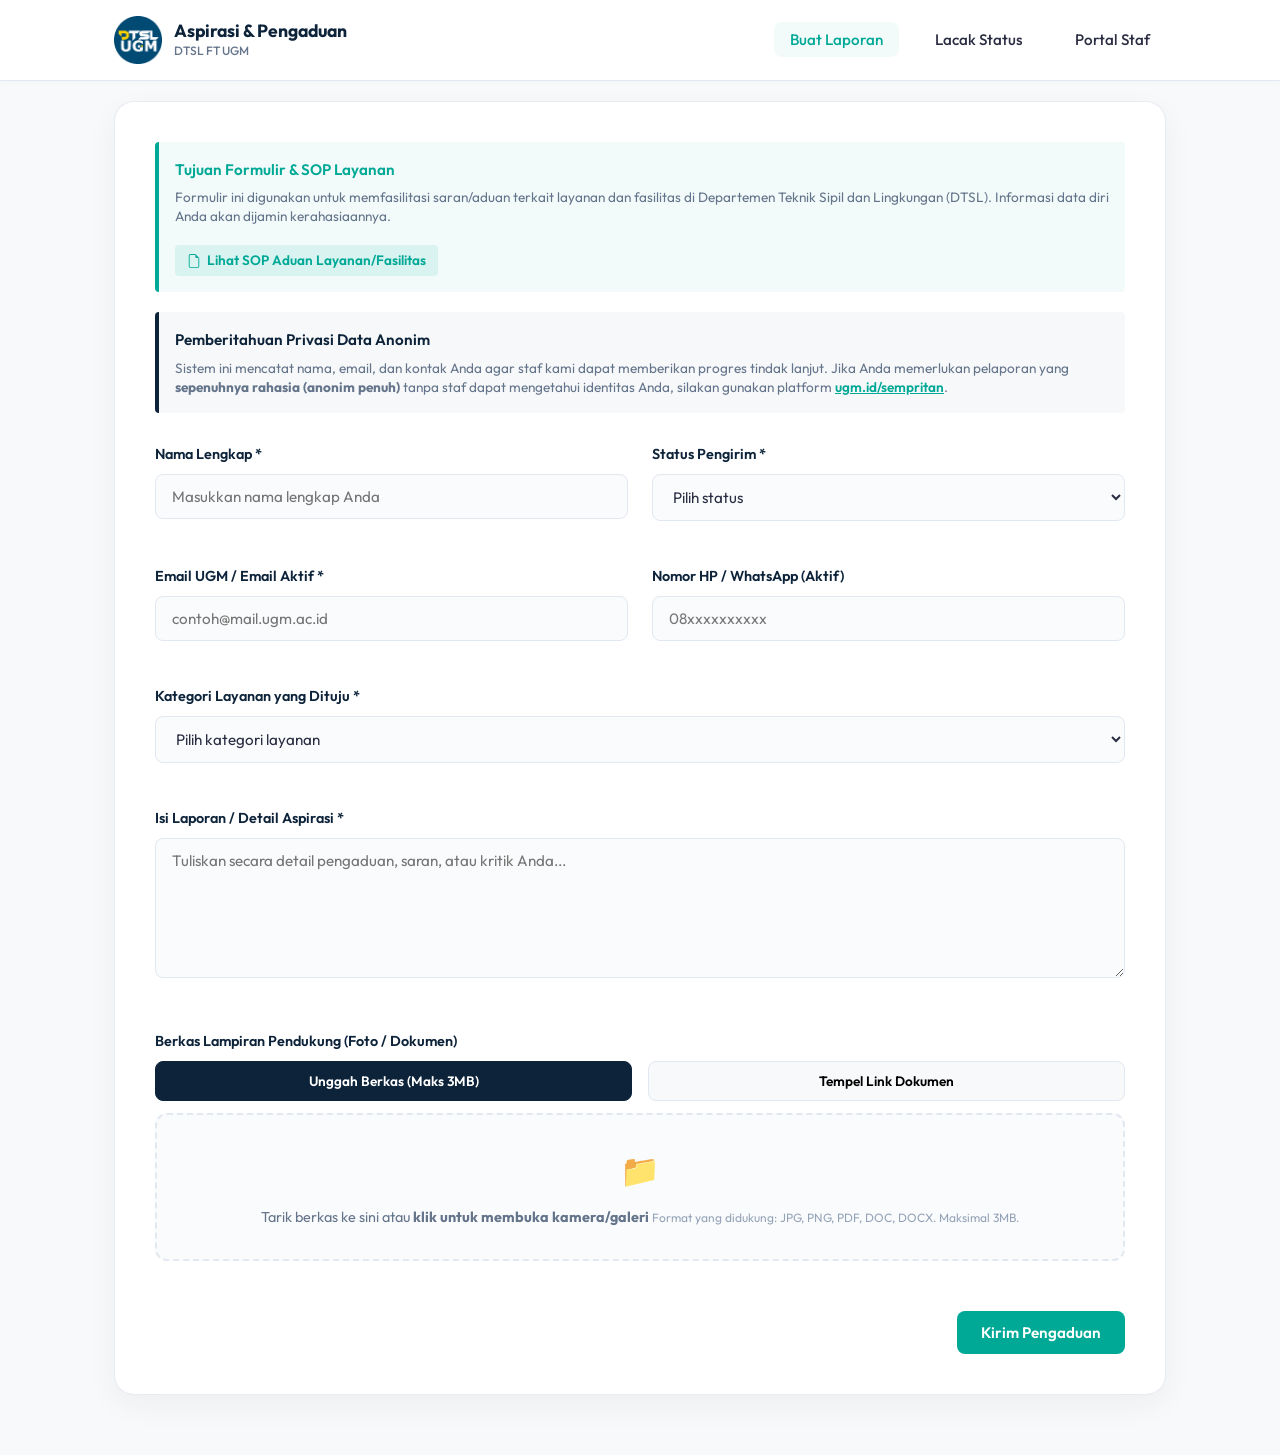
==== index.html @ b74a02bb "Refactor disclaimer banner and form options" ====
<!DOCTYPE html>
<html lang="id">

<head>
  <meta charset="UTF-8">
  <meta name="viewport" content="width=device-width, initial-scale=1.0">
  <title>Sistem Aspirasi & Pengaduan - DTSL FT UGM</title>
  <link rel="stylesheet" href="css/style.css">
</head>

<body>

  <!-- Header -->
  <header>
    <div class="container nav-container">
      <a href="index.html" class="logo-section">
        <!-- Logo DTSL -->
        <img src="LOGODTSL.png" alt="Logo DTSL" class="logo-img">
        <div class="logo-text">
          <span class="logo-title">Aspirasi & Pengaduan</span>
          <span class="logo-subtitle">DTSL FT UGM</span>
        </div>
      </a>
      <ul class="nav-menu">
        <li><a href="index.html" class="nav-link active">Buat Laporan</a></li>
        <li><a href="track.html" class="nav-link" target="_blank">Lacak Status</a></li>
        <li><a href="admin.html" class="nav-link" target="_blank">Portal Staf</a></li>
      </ul>
    </div>
  </header>



  <!-- Form Content -->
  <main class="container" style="margin-top: 20px;">
    <div class="card-wrapper">

      <!-- Info Banner -->
      <div class="disclaimer-banner"
        style="background-color: rgba(0, 168, 150, 0.05); border-left-color: var(--secondary); margin-bottom: 20px;">
        <span class="disclaimer-title" style="color: var(--secondary);">Tujuan Formulir & SOP Layanan</span>
        <p class="disclaimer-text">
          Formulir ini digunakan untuk memfasilitasi saran/aduan terkait layanan dan fasilitas di Departemen Teknik
          Sipil dan Lingkungan (DTSL). Informasi data diri Anda akan dijamin kerahasiaannya.<br><br>
          <a href="https://drive.google.com/file/d/1GvPIKMslQJoIGnS2Mx0oIVfiHyBLRGKN/view?usp=sharing" target="_blank"
            style="display: inline-flex; align-items: center; gap: 6px; color: var(--secondary); text-decoration: none; font-weight: 600; padding: 6px 12px; background-color: rgba(0, 168, 150, 0.1); border-radius: 4px;">
            <svg width="14" height="14" fill="currentColor" viewBox="0 0 16 16">
              <path
                d="M14 14V4.5L9.5 0H4a2 2 0 0 0-2 2v12a2 2 0 0 0 2 2h8a2 2 0 0 0 2-2zM9.5 3A1.5 1.5 0 0 0 11 4.5h2V14a1 1 0 0 1-1 1H4a1 1 0 0 1-1-1V2a1 1 0 0 1 1-1h5.5v2z" />
            </svg>
            Lihat SOP Aduan Layanan/Fasilitas
          </a>
        </p>
      </div>

      <!-- Disclaimer Banner -->
      <div class="disclaimer-banner">
        <span class="disclaimer-title">Pemberitahuan Privasi Data Anonim</span>
        <p class="disclaimer-text">
          Sistem ini mencatat nama, email, dan kontak Anda agar staf kami dapat memberikan progres tindak lanjut.
          Jika Anda memerlukan pelaporan yang <strong>sepenuhnya rahasia (anonim penuh)</strong> tanpa staf dapat
          mengetahui identitas Anda, silakan gunakan
          platform <a href="https://ugm.id/sempritan" class="disclaimer-link" target="_blank">ugm.id/sempritan</a>.
        </p>
      </div>

      <form id="formAduan">
        <div class="form-grid">

          <!-- Nama -->
          <div class="form-group">
            <label for="nama">Nama Lengkap *</label>
            <input type="text" id="nama" name="nama" placeholder="Masukkan nama lengkap Anda" required>
          </div>

          <!-- Status Akademik -->
          <div class="form-group">
            <label for="status">Status Pengirim *</label>
            <select id="status" name="status" required>
              <option value="" disabled selected>Pilih status</option>
              <option value="Dosen">Dosen</option>
              <option value="Tenaga Kependidikan">Tenaga Kependidikan</option>
              <option value="S1 TS">S1 TS</option>
              <option value="S1 TIL">S1 TIL</option>
              <option value="S1 TSDA">S1 TSDA</option>
              <option value="MTS">MTS</option>
              <option value="MSTT">MSTT</option>
              <option value="MTPBA">MTPBA</option>
              <option value="Doctor">Doctor</option>
              <option value="Lainnya">Lainnya</option>
            </select>
          </div>

          <!-- Email UGM -->
          <div class="form-group">
            <label for="email">Email UGM / Email Aktif *</label>
            <input type="email" id="email" name="email" placeholder="contoh@mail.ugm.ac.id" required>
          </div>

          <!-- Nomor HP -->
          <div class="form-group">
            <label for="noHp">Nomor HP / WhatsApp (Aktif)</label>
            <input type="tel" id="noHp" name="noHp" placeholder="08xxxxxxxxxx">
          </div>

          <!-- Kategori Layanan -->
          <div class="form-group full-width">
            <label for="kategori">Kategori Layanan yang Dituju *</label>
            <select id="kategori" name="kategori" required>
              <option value="" disabled selected>Pilih kategori layanan</option>
              <option value="Layanan Sarana Prasarana">Layanan Sarana Prasarana (Kerusakan fasilitas, gedung, dll)
              </option>
              <option value="Layanan Keuangan">Layanan Keuangan (Uang Kuliah Tunggal, Honorarium, dll)</option>
              <option value="Layanan Penelitian dan PKM">Layanan Penelitian dan PKM (Administrasi tugas akhir,
                pengabdian, dll)</option>
              <option value="Layanan Laboratorium">Layanan Laboratorium (Peralatan lab, bahan lab, perizinan, dll)
              </option>
              <option value="Layanan IT">Layanan IT (Akses wifi, website, akun email, dll)</option>
              <option value="Layanan Akademik">Layanan Akademik (Jadwal kuliah, KRS, ujian, administrasi akademik, dll)
              </option>
              <option value="Layanan lainnya">Layanan Lainnya</option>
            </select>
          </div>

          <!-- Isi Pengaduan -->
          <div class="form-group full-width">
            <label for="isi">Isi Laporan / Detail Aspirasi *</label>
            <textarea id="isi" name="isi" rows="6"
              placeholder="Tuliskan secara detail pengaduan, saran, atau kritik Anda..." required></textarea>
          </div>

          <!-- File / Link Lampiran -->
          <div class="form-group full-width">
            <label>Berkas Lampiran Pendukung (Foto / Dokumen)</label>

            <!-- Toggle between upload and link -->
            <div class="attachment-toggle">
              <button type="button" class="toggle-btn active" id="btnToggleUpload">Unggah Berkas (Maks 3MB)</button>
              <button type="button" class="toggle-btn" id="btnToggleLink">Tempel Link Dokumen</button>
            </div>

            <!-- Upload Area -->
            <div id="uploadContainer">
              <div class="upload-area" id="dropzone">
                <div class="upload-icon">📁</div>
                <span class="upload-text">Tarik berkas ke sini atau <strong>klik untuk membuka
                    kamera/galeri</strong></span>
                <span class="upload-limit">Format yang didukung: JPG, PNG, PDF, DOC, DOCX. Maksimal 3MB.</span>
                <input type="file" id="fileInput" accept="image/*,application/pdf,.doc,.docx" style="display: none;">
              </div>

              <!-- Progress indicator -->
              <div class="progress-container" id="uploadProgressContainer">
                <div class="progress-bar" id="uploadProgressBar"></div>
              </div>
              <div class="upload-status-info" id="uploadStatusText" style="display: none;">
                <span>Menyiapkan berkas...</span>
                <button type="button" class="retry-btn" id="btnRetryUpload">Gagal. Coba Lagi ↻</button>
              </div>
            </div>

            <!-- Link Area -->
            <div id="linkContainer" style="display: none;">
              <input type="text" id="fileLinkUrl"
                placeholder="Masukkan link dokumen (contoh: Google Drive, OneDrive, dll)">
            </div>
          </div>

        </div>

        <div style="margin-top: 30px; text-align: right;">
          <button type="submit" class="btn btn-primary" id="btnSubmit">
            <span>Kirim Pengaduan</span>
          </button>
        </div>
      </form>

    </div>
  </main>

  <!-- Success Modal -->
  <div class="modal-overlay" id="successModal">
    <div class="success-card">
      <div class="success-icon">✓</div>
      <h2>Laporan Berhasil Terkirim</h2>
      <p>Terima kasih atas aspirasi Anda. Sistem telah merekam laporan dan mengirimkan tanda terima ke email Anda.</p>

      <div class="info-box">
        <div class="info-item">
          <span class="info-label">ID Pengaduan:</span>
          <span class="info-val" id="resComplaintId">-</span>
        </div>
        <div class="info-item">
          <span class="info-label">Email Penerima Notifikasi:</span>
          <span class="info-val" id="resEmail">-</span>
        </div>
      </div>

      <div style="display: flex; gap: 12px; justify-content: center;">
        <a id="btnGoTrack" href="#" class="btn btn-primary">Pantau Status</a>
        <button type="button" class="btn btn-secondary" onclick="closeSuccessModal()">Kembali</button>
      </div>
    </div>
  </div>

  <script src="js/app.js"></script>
</body>

</html>
---- css/style.css ----
@import url('https://fonts.googleapis.com/css2?family=Outfit:wght@300;400;500;600;700&display=swap');

:root {
  --primary: #0d233a;       /* UGM Navy */
  --primary-light: #163654;
  --secondary: #00a896;     /* Teal */
  --secondary-light: #02c5b0;
  --accent: #f4a261;        /* Orange Accent */
  --danger: #e76f51;        /* Red Coral */
  --success: #2a9d8f;       /* Green */
  --neutral-dark: #2b2d42;
  --neutral-light: #f8f9fa;
  --neutral-white: #ffffff;
  --border-color: #e2e8f0;
  
  --font-family: 'Outfit', sans-serif;
  --border-radius-sm: 8px;
  --border-radius-md: 12px;
  --border-radius-lg: 20px;
  --transition: all 0.3s cubic-bezier(0.4, 0, 0.2, 1);
  --box-shadow: 0 10px 30px rgba(13, 35, 58, 0.05);
  --box-shadow-hover: 0 20px 40px rgba(13, 35, 58, 0.1);
}

/* Base Styles */
* {
  margin: 0;
  padding: 0;
  box-sizing: border-box;
}

body {
  font-family: var(--font-family);
  background-color: var(--neutral-light);
  color: var(--neutral-dark);
  line-height: 1.6;
  overflow-x: hidden;
}

.container {
  width: 100%;
  max-width: 1100px;
  margin: 0 auto;
  padding: 0 24px;
}

/* Header & Navigation */
header {
  background-color: var(--neutral-white);
  border-bottom: 1px solid var(--border-color);
  position: sticky;
  top: 0;
  z-index: 100;
  box-shadow: 0 2px 10px rgba(0, 0, 0, 0.02);
}

.nav-container {
  display: flex;
  justify-content: space-between;
  align-items: center;
  height: 80px;
}

.logo-section {
  display: flex;
  align-items: center;
  gap: 12px;
  text-decoration: none;
}

.logo-img {
  height: 48px;
  width: auto;
}

.logo-text {
  display: flex;
  flex-direction: column;
}

.logo-title {
  font-size: 1.1rem;
  font-weight: 700;
  color: var(--primary);
  line-height: 1.2;
}

.logo-subtitle {
  font-size: 0.75rem;
  color: #64748b;
  font-weight: 500;
}

.nav-menu {
  display: flex;
  gap: 20px;
  list-style: none;
}

.nav-link {
  text-decoration: none;
  color: var(--neutral-dark);
  font-weight: 500;
  font-size: 0.95rem;
  padding: 8px 16px;
  border-radius: var(--border-radius-sm);
  transition: var(--transition);
}

.nav-link:hover, .nav-link.active {
  color: var(--secondary);
  background-color: rgba(0, 168, 150, 0.05);
}

/* Main Hero section */
.hero {
  text-align: center;
  padding: 60px 0 40px;
  background: radial-gradient(circle at 10% 20%, rgba(0, 168, 150, 0.05) 0%, rgba(13, 35, 58, 0.02) 90%);
}

.hero h1 {
  font-size: 2.2rem;
  color: var(--primary);
  font-weight: 700;
  margin-bottom: 12px;
}

.hero p {
  font-size: 1.1rem;
  color: #64748b;
  max-width: 600px;
  margin: 0 auto;
}

/* Card Container */
.card-wrapper {
  background-color: var(--neutral-white);
  border-radius: var(--border-radius-lg);
  box-shadow: var(--box-shadow);
  padding: 40px;
  margin-bottom: 60px;
  border: 1px solid rgba(226, 232, 240, 0.8);
  transition: var(--transition);
}

.card-wrapper:hover {
  box-shadow: var(--box-shadow-hover);
}

/* Disclaimer Banner */
.disclaimer-banner {
  background-color: rgba(13, 35, 58, 0.03);
  border-left: 4px solid var(--primary);
  padding: 16px;
  border-radius: 4px;
  margin-bottom: 30px;
  display: flex;
  flex-direction: column;
  gap: 6px;
}

.disclaimer-title {
  font-weight: 600;
  font-size: 0.95rem;
  color: var(--primary);
}

.disclaimer-text {
  font-size: 0.85rem;
  color: #64748b;
  line-height: 1.4;
}

.disclaimer-link {
  color: var(--secondary);
  text-decoration: underline;
  font-weight: 600;
}

/* Form Styles */
.form-grid {
  display: grid;
  grid-template-columns: repeat(2, 1fr);
  gap: 24px;
}

.form-group {
  margin-bottom: 20px;
}

.form-group.full-width {
  grid-column: span 2;
}

label {
  display: block;
  font-weight: 600;
  font-size: 0.9rem;
  margin-bottom: 8px;
  color: var(--primary);
}

input[type="text"],
input[type="email"],
input[type="tel"],
input[type="password"],
select,
textarea {
  width: 100%;
  padding: 12px 16px;
  border: 1.5px solid var(--border-color);
  border-radius: var(--border-radius-sm);
  font-family: var(--font-family);
  font-size: 0.95rem;
  background-color: #fafbfc;
  transition: var(--transition);
  color: var(--neutral-dark);
}

input:focus,
select:focus,
textarea:focus {
  outline: none;
  border-color: var(--secondary);
  background-color: var(--neutral-white);
  box-shadow: 0 0 0 3px rgba(0, 168, 150, 0.15);
}

/* Upload Style */
.attachment-toggle {
  display: flex;
  gap: 16px;
  margin-bottom: 12px;
}

.toggle-btn {
  flex: 1;
  padding: 10px;
  background: var(--neutral-light);
  border: 1px solid var(--border-color);
  border-radius: var(--border-radius-sm);
  font-family: var(--font-family);
  font-size: 0.85rem;
  font-weight: 600;
  cursor: pointer;
  transition: var(--transition);
}

.toggle-btn.active {
  background: var(--primary);
  color: var(--neutral-white);
  border-color: var(--primary);
}

.upload-area {
  border: 2px dashed var(--border-color);
  border-radius: var(--border-radius-md);
  padding: 30px;
  text-align: center;
  cursor: pointer;
  background-color: #fafbfc;
  transition: var(--transition);
}

.upload-area:hover {
  border-color: var(--secondary);
  background-color: rgba(0, 168, 150, 0.02);
}

.upload-icon {
  font-size: 2rem;
  color: var(--secondary);
  margin-bottom: 8px;
}

.upload-text {
  font-size: 0.9rem;
  color: #64748b;
}

.upload-limit {
  font-size: 0.75rem;
  color: #94a3b8;
  margin-top: 4px;
}

/* Progress bar & Retry indicator */
.progress-container {
  display: none;
  margin-top: 12px;
  background-color: var(--border-color);
  border-radius: 4px;
  height: 8px;
  overflow: hidden;
  position: relative;
}

.progress-bar {
  background-color: var(--secondary);
  width: 0%;
  height: 100%;
  transition: width 0.1s ease;
}

.upload-status-info {
  display: flex;
  justify-content: space-between;
  align-items: center;
  font-size: 0.8rem;
  color: #64748b;
  margin-top: 6px;
}

.retry-btn {
  background: var(--danger);
  color: var(--neutral-white);
  border: none;
  padding: 4px 8px;
  border-radius: 4px;
  font-size: 0.75rem;
  font-weight: 600;
  cursor: pointer;
  display: none;
}

/* Buttons */
.btn {
  display: inline-flex;
  align-items: center;
  justify-content: center;
  gap: 8px;
  padding: 12px 24px;
  border: none;
  border-radius: var(--border-radius-sm);
  font-family: var(--font-family);
  font-size: 0.95rem;
  font-weight: 600;
  cursor: pointer;
  transition: var(--transition);
  text-decoration: none;
}

.btn-primary {
  background-color: var(--secondary);
  color: var(--neutral-white);
}

.btn-primary:hover {
  background-color: var(--secondary-light);
  transform: translateY(-2px);
  box-shadow: 0 4px 12px rgba(0, 168, 150, 0.2);
}

.btn-secondary {
  background-color: var(--primary);
  color: var(--neutral-white);
}

.btn-secondary:hover {
  background-color: var(--primary-light);
  transform: translateY(-2px);
  box-shadow: 0 4px 12px rgba(13, 35, 58, 0.2);
}

.btn:disabled {
  background-color: #cbd5e1;
  color: #94a3b8;
  cursor: not-allowed;
  transform: none;
  box-shadow: none;
}

/* Success Overlay / Modal */
.modal-overlay {
  display: none;
  position: fixed;
  top: 0;
  left: 0;
  width: 100%;
  height: 100%;
  background: rgba(13, 35, 58, 0.4);
  backdrop-filter: blur(4px);
  z-index: 1000;
  justify-content: center;
  align-items: center;
}

.success-card {
  background-color: var(--neutral-white);
  border-radius: var(--border-radius-lg);
  padding: 40px;
  max-width: 500px;
  width: 90%;
  text-align: center;
  box-shadow: 0 20px 50px rgba(0,0,0,0.15);
  animation: scaleUp 0.3s ease-out;
}

.success-icon {
  width: 72px;
  height: 72px;
  background-color: rgba(42, 157, 143, 0.1);
  color: var(--success);
  border-radius: 50%;
  display: flex;
  align-items: center;
  justify-content: center;
  font-size: 2.5rem;
  margin: 0 auto 20px;
}

.success-card h2 {
  color: var(--primary);
  margin-bottom: 12px;
}

.success-card p {
  color: #64748b;
  margin-bottom: 24px;
  font-size: 0.95rem;
}

.info-box {
  background-color: var(--neutral-light);
  padding: 16px;
  border-radius: var(--border-radius-sm);
  margin-bottom: 24px;
  text-align: left;
  border: 1px solid var(--border-color);
}

.info-item {
  display: flex;
  justify-content: space-between;
  margin-bottom: 8px;
  font-size: 0.9rem;
}

.info-item:last-child {
  margin-bottom: 0;
}

.info-label {
  color: #64748b;
  font-weight: 500;
}

.info-val {
  font-weight: 700;
  color: var(--primary);
}

/* Stepper / Timeline for tracking */
.stepper-container {
  display: flex;
  justify-content: space-between;
  position: relative;
  margin: 40px 0 50px;
}

.stepper-container::before {
  content: '';
  position: absolute;
  top: 24px;
  left: 0;
  height: 4px;
  width: 100%;
  background-color: var(--border-color);
  z-index: 1;
}

.step-progress-line {
  position: absolute;
  top: 24px;
  left: 0;
  height: 4px;
  background-color: var(--secondary);
  z-index: 2;
  width: 0%;
  transition: var(--transition);
}

.step-item {
  position: relative;
  z-index: 3;
  display: flex;
  flex-direction: column;
  align-items: center;
  flex: 1;
}

.step-node {
  width: 50px;
  height: 50px;
  border-radius: 50%;
  background-color: var(--neutral-white);
  border: 4px solid var(--border-color);
  display: flex;
  align-items: center;
  justify-content: center;
  font-weight: 700;
  color: #94a3b8;
  transition: var(--transition);
}

.step-item.active .step-node {
  border-color: var(--secondary);
  color: var(--secondary);
  background-color: rgba(0, 168, 150, 0.05);
}

.step-item.completed .step-node {
  border-color: var(--secondary);
  background-color: var(--secondary);
  color: var(--neutral-white);
}

.step-item.rejected .step-node {
  border-color: var(--danger);
  background-color: var(--danger);
  color: var(--neutral-white);
}

.step-label {
  margin-top: 12px;
  font-size: 0.85rem;
  font-weight: 600;
  color: #94a3b8;
  text-align: center;
}

.step-item.active .step-label,
.step-item.completed .step-label {
  color: var(--primary);
}

.step-item.rejected .step-label {
  color: var(--danger);
}

/* Detail Box (Tracking Page) */
.detail-box {
  background-color: var(--neutral-white);
  border: 1px solid var(--border-color);
  border-radius: var(--border-radius-md);
  padding: 24px;
  margin-bottom: 24px;
}

.detail-header {
  border-bottom: 1.5px solid var(--border-color);
  padding-bottom: 12px;
  margin-bottom: 16px;
  display: flex;
  justify-content: space-between;
  align-items: center;
}

.detail-title {
  font-size: 1.2rem;
  font-weight: 700;
  color: var(--primary);
}

.badge {
  padding: 6px 12px;
  border-radius: 20px;
  font-size: 0.8rem;
  font-weight: 700;
  text-transform: uppercase;
}

.badge-pending { background-color: #eff6ff; color: #1d4ed8; }
.badge-diproses { background-color: #fffbeb; color: #b45309; }
.badge-selesai { background-color: #ecfdf5; color: #047857; }
.badge-ditolak { background-color: #fef2f2; color: #b91c1c; }
.badge-bantahan { background-color: #fff1f2; color: #be123c; border: 1px solid rgba(225, 29, 72, 0.2); }

.detail-row {
  display: flex;
  margin-bottom: 12px;
  font-size: 0.95rem;
}

.detail-label {
  width: 180px;
  font-weight: 600;
  color: #64748b;
  flex-shrink: 0;
}

.detail-value {
  color: var(--neutral-dark);
}

.rebuttal-section {
  background-color: rgba(231, 111, 81, 0.03);
  border: 1.5px solid rgba(231, 111, 81, 0.2);
  border-radius: var(--border-radius-md);
  padding: 24px;
  margin-top: 30px;
}

/* Dashboard Styles */
.dashboard-layout {
  display: flex;
  min-height: calc(100vh - 80px);
}

.sidebar {
  width: 260px;
  background-color: var(--primary);
  color: var(--neutral-white);
  padding: 24px 0;
  display: flex;
  flex-direction: column;
}

.sidebar-menu {
  list-style: none;
}

.sidebar-item {
  padding: 14px 24px;
  cursor: pointer;
  display: flex;
  align-items: center;
  gap: 12px;
  font-weight: 500;
  font-size: 0.95rem;
  color: #94a3b8;
  transition: var(--transition);
}

.sidebar-item:hover, .sidebar-item.active {
  background-color: var(--primary-light);
  color: var(--neutral-white);
  border-left: 4px solid var(--secondary);
}

.main-content {
  flex: 1;
  padding: 40px;
  background-color: #f1f5f9;
}

/* Stats Cards Grid */
.stats-grid {
  display: grid;
  grid-template-columns: repeat(4, 1fr);
  gap: 20px;
  margin-bottom: 30px;
}

.stats-card {
  background-color: var(--neutral-white);
  border-radius: var(--border-radius-md);
  padding: 20px;
  box-shadow: 0 4px 6px rgba(0, 0, 0, 0.02);
  display: flex;
  flex-direction: column;
  justify-content: space-between;
}

.stats-num {
  font-size: 2rem;
  font-weight: 700;
  color: var(--primary);
  margin-top: 8px;
}

.stats-title {
  font-size: 0.85rem;
  font-weight: 600;
  color: #64748b;
  text-transform: uppercase;
}

/* Table styling */
.table-container {
  background-color: var(--neutral-white);
  border-radius: var(--border-radius-md);
  box-shadow: 0 4px 6px rgba(0, 0, 0, 0.02);
  overflow-x: auto;
  border: 1px solid var(--border-color);
}

table {
  width: 100%;
  border-collapse: collapse;
  text-align: left;
}

th {
  background-color: #f8fafc;
  padding: 16px 20px;
  font-weight: 600;
  font-size: 0.85rem;
  color: #64748b;
  text-transform: uppercase;
  border-bottom: 1.5px solid var(--border-color);
}

td {
  padding: 16px 20px;
  border-bottom: 1px solid var(--border-color);
  font-size: 0.95rem;
  color: var(--neutral-dark);
}

tr:hover td {
  background-color: #fafbfc;
}

/* Alerts box for Supervisor dashboard */
.supervisor-alert-box {
  background-color: #fff1f2;
  border: 1px solid rgba(225, 29, 72, 0.2);
  border-radius: var(--border-radius-md);
  padding: 20px;
  margin-bottom: 30px;
}

.alert-item {
  display: flex;
  align-items: center;
  justify-content: space-between;
  padding: 8px 0;
  border-bottom: 1px dashed rgba(225, 29, 72, 0.1);
}

.alert-item:last-child {
  border-bottom: none;
}

/* Login Panel */
.login-panel {
  max-width: 420px;
  margin: 60px auto;
}

/* Animations */
@keyframes scaleUp {
  from {
    transform: scale(0.9);
    opacity: 0;
  }
  to {
    transform: scale(1);
    opacity: 1;
  }
}

/* Admin Layout Utilities */
.admin-dash-header {
  display: flex;
  justify-content: space-between;
  align-items: center;
  margin-bottom: 24px;
  background-color: var(--primary);
  color: white;
  padding: 20px 24px;
  border-radius: var(--border-radius-md);
}

.role-label {
  font-size: 0.85rem;
  color: #94a3b8;
  font-weight: 500;
}

.admin-list-card {
  padding: 24px;
  margin-bottom: 40px;
}

/* Responsiveness */
@media (max-width: 768px) {
  .container {
    padding: 0 12px;
  }
  
  .card-wrapper {
    padding: 20px 16px;
    margin-bottom: 20px;
  }

  .nav-container {
    flex-direction: column;
    height: auto;
    padding: 12px 0;
    gap: 12px;
  }
  
  .nav-menu {
    flex-wrap: wrap;
    justify-content: center;
    gap: 8px;
  }
  
  .nav-link {
    padding: 6px 12px;
    font-size: 0.85rem;
  }
  
  .hero {
    padding: 30px 0 20px;
  }
  
  .hero h1 {
    font-size: 1.5rem;
  }
  
  .hero p {
    font-size: 0.95rem;
  }

  .form-grid {
    grid-template-columns: 1fr;
  }
  
  .form-group.full-width {
    grid-column: span 1;
  }
  
  .stats-grid {
    grid-template-columns: repeat(2, 1fr);
    gap: 12px;
  }

  .stats-card {
    padding: 16px 12px;
  }
  
  .stepper-container {
    flex-direction: column;
    gap: 20px;
    align-items: flex-start;
  }
  
  .stepper-container::before {
    display: none;
  }
  
  .step-item {
    flex-direction: row;
    gap: 16px;
    width: 100%;
  }
  
  .step-label {
    margin-top: 0;
    text-align: left;
  }
  
  .detail-row {
    flex-direction: column;
  }
  
  .detail-label {
    width: 100%;
    margin-bottom: 4px;
  }
  
  .dashboard-layout {
    flex-direction: column;
  }
  
  .sidebar {
    width: 100%;
  }
  
  .admin-dash-header {
    flex-direction: column;
    align-items: flex-start;
    gap: 12px;
    padding: 16px;
    margin-bottom: 16px;
  }
  
  .admin-list-card {
    padding: 16px;
    margin-bottom: 20px;
  }
}
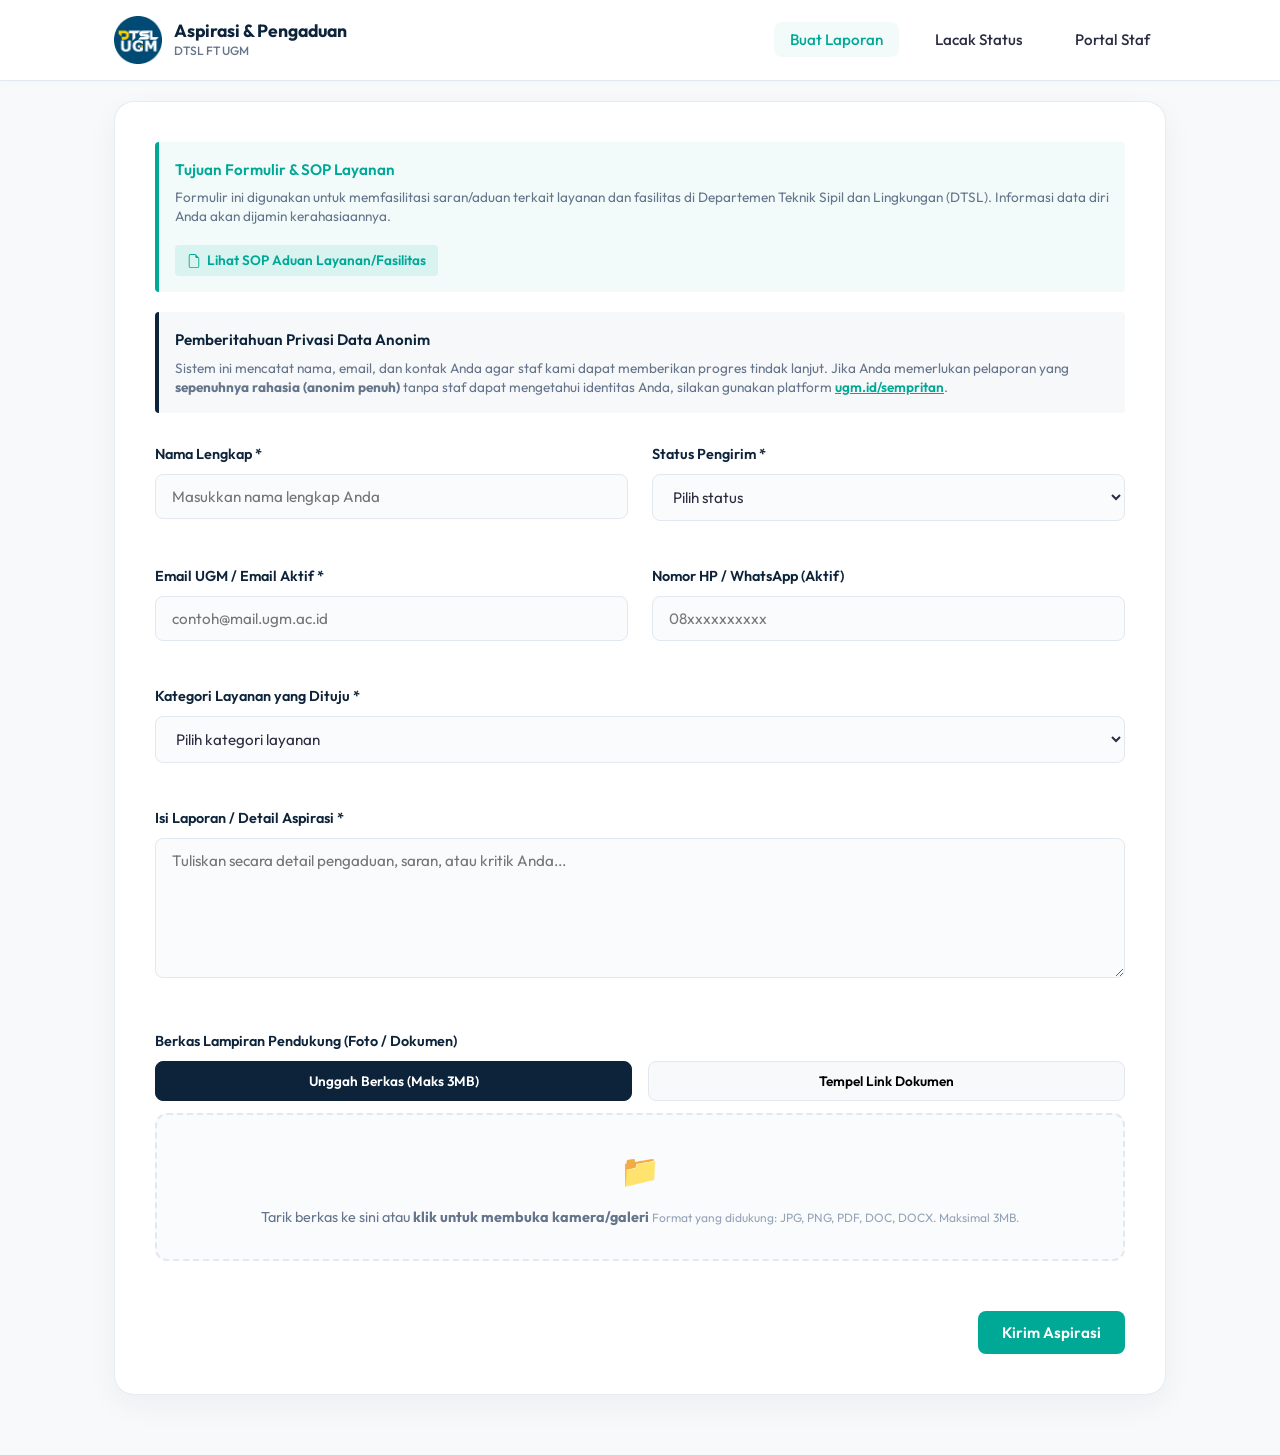
==== commit fd36bd92: "Add files via upload" ====
--- a/index.html
+++ b/index.html
@@ -122,6 +122,22 @@
             </select>
           </div>
 
+          <!-- Dynamic Location Fields -->
+          <div id="locationContainer" class="form-group full-width"
+            style="display: none; background-color: var(--neutral-light); padding: 16px; border-radius: var(--border-radius-sm); border: 1px solid var(--border-color);">
+            <div style="display: grid; grid-template-columns: 1fr; gap: 16px;">
+              <div>
+                <label for="lokasiLaporan" style="margin-bottom: 8px;">Lokasi Laporan (Gedung/Area) *</label>
+                <input type="text" id="lokasiLaporan" name="lokasiLaporan"
+                  placeholder="Contoh: Gedung A, Area Parkir, Kantin">
+              </div>
+              <div>
+                <label for="subLokasi" style="margin-bottom: 8px;">Sub-Lokasi / Nomor Ruangan (Opsional)</label>
+                <input type="text" id="subLokasi" name="subLokasi" placeholder="Contoh: Lantai 3, Ruang 307">
+              </div>
+            </div>
+          </div>
+
           <!-- Isi Pengaduan -->
           <div class="form-group full-width">
             <label for="isi">Isi Laporan / Detail Aspirasi *</label>
@@ -170,7 +186,7 @@
 
         <div style="margin-top: 30px; text-align: right;">
           <button type="submit" class="btn btn-primary" id="btnSubmit">
-            <span>Kirim Pengaduan</span>
+            <span>Kirim Aspirasi</span>
           </button>
         </div>
       </form>
@@ -206,4 +222,4 @@
   <script src="js/app.js"></script>
 </body>
 
-</html>
+</html>
--- a/css/style.css
+++ b/css/style.css
@@ -383,7 +383,9 @@
   backdrop-filter: blur(4px);
   z-index: 1000;
   justify-content: center;
-  align-items: center;
+  align-items: flex-start; /* Allows scrolling from top if content is tall */
+  overflow-y: auto;
+  padding: 40px 20px;
 }
 
 .success-card {
@@ -391,10 +393,11 @@
   border-radius: var(--border-radius-lg);
   padding: 40px;
   max-width: 500px;
-  width: 90%;
+  width: 100%; /* Better responsiveness */
   text-align: center;
   box-shadow: 0 20px 50px rgba(0,0,0,0.15);
   animation: scaleUp 0.3s ease-out;
+  margin: auto; /* Centers vertically if shorter than viewport */
 }
 
 .success-icon {
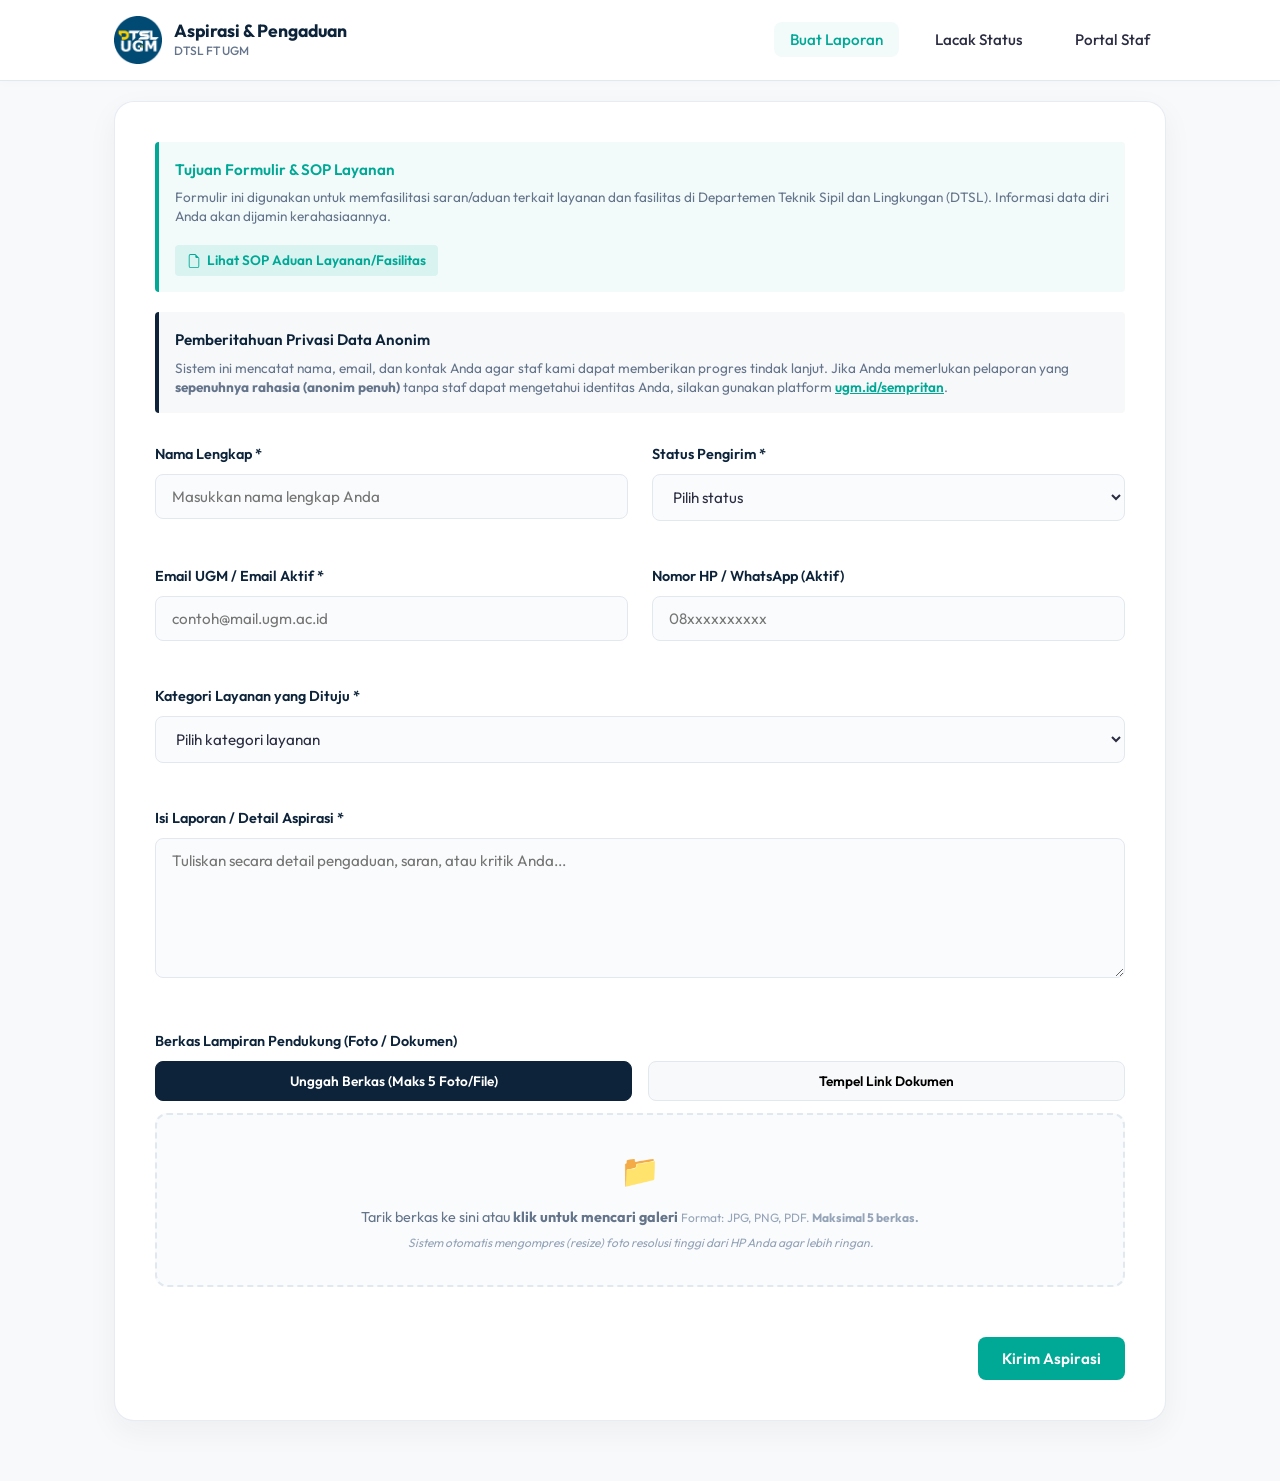
==== commit aed874fe: "Add files via upload" ====
--- a/index.html
+++ b/index.html
@@ -151,7 +151,7 @@
 
             <!-- Toggle between upload and link -->
             <div class="attachment-toggle">
-              <button type="button" class="toggle-btn active" id="btnToggleUpload">Unggah Berkas (Maks 3MB)</button>
+              <button type="button" class="toggle-btn active" id="btnToggleUpload">Unggah Berkas (Maks 5 Foto/File)</button>
               <button type="button" class="toggle-btn" id="btnToggleLink">Tempel Link Dokumen</button>
             </div>
 
@@ -159,10 +159,9 @@
             <div id="uploadContainer">
               <div class="upload-area" id="dropzone">
                 <div class="upload-icon">📁</div>
-                <span class="upload-text">Tarik berkas ke sini atau <strong>klik untuk membuka
-                    kamera/galeri</strong></span>
-                <span class="upload-limit">Format yang didukung: JPG, PNG, PDF, DOC, DOCX. Maksimal 3MB.</span>
-                <input type="file" id="fileInput" accept="image/*,application/pdf,.doc,.docx" style="display: none;">
+                <span class="upload-text">Tarik berkas ke sini atau <strong>klik untuk mencari galeri</strong></span>
+                <span class="upload-limit">Format: JPG, PNG, PDF. <strong>Maksimal 5 berkas.</strong><br><em>Sistem otomatis mengompres (resize) foto resolusi tinggi dari HP Anda agar lebih ringan.</em></span>
+                <input type="file" id="fileInput" accept="image/*,application/pdf,.doc,.docx" multiple style="display: none;">
               </div>
 
               <!-- Progress indicator -->
--- a/css/style.css
+++ b/css/style.css
@@ -887,3 +887,49 @@
     margin-bottom: 20px;
   }
 }
+
+/* ==========================================
+   WORK ORDER KANBAN CARDS
+   ========================================== */
+
+.wo-card {
+  user-select: none;
+  transition: transform 0.15s ease, box-shadow 0.15s ease;
+}
+
+.wo-card:hover {
+  transform: translateY(-2px);
+  box-shadow: var(--box-shadow-hover);
+}
+
+.wo-card:active {
+  cursor: grabbing;
+}
+
+.sortable-ghost {
+  opacity: 0.4;
+  background: var(--secondary-light) !important;
+  border: 2px dashed var(--secondary) !important;
+}
+
+.sortable-drag {
+  box-shadow: 0 12px 30px rgba(13, 35, 58, 0.2) !important;
+  transform: scale(1.02) !important;
+}
+
+/* ==========================================
+   CHARTS (Fase 5)
+   ========================================== */
+
+.chart-grid {
+  display: grid;
+  grid-template-columns: 1fr 1fr;
+  gap: 24px;
+  margin-top: 24px;
+}
+
+@media (max-width: 768px) {
+  .chart-grid {
+    grid-template-columns: 1fr;
+  }
+}
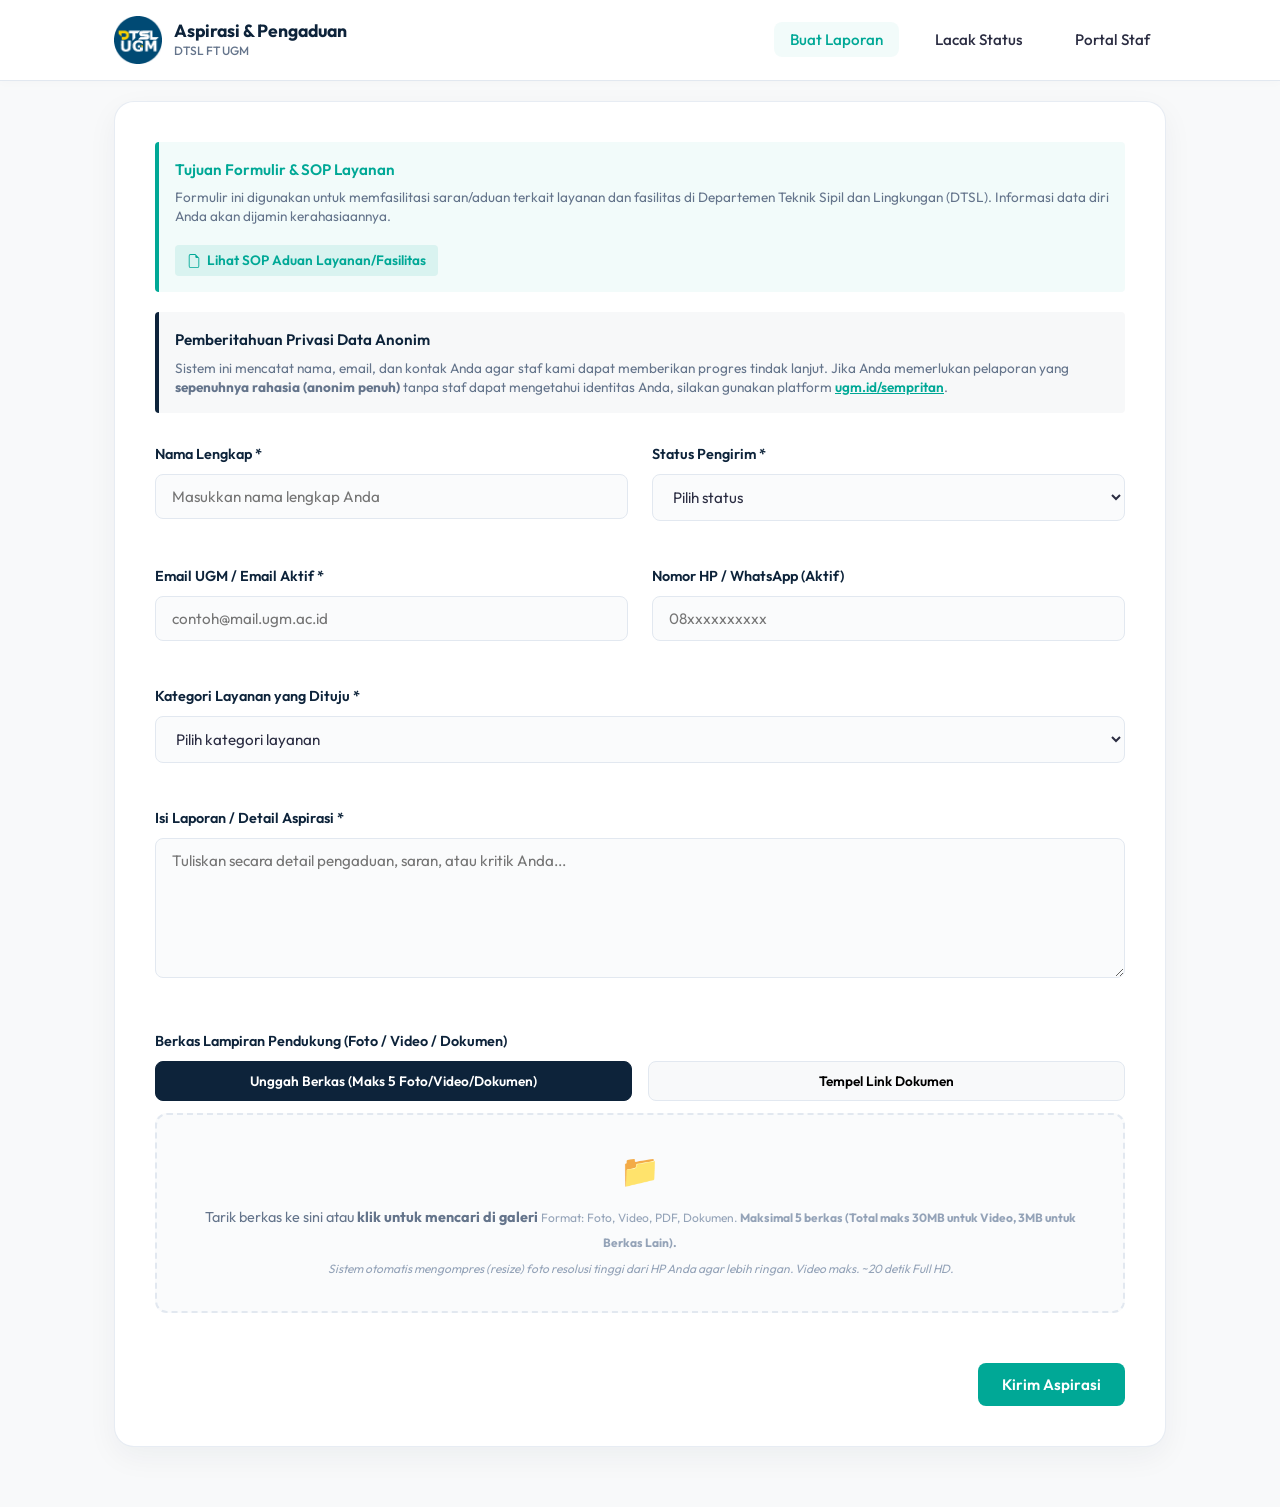
==== commit 29eed38c: "Add files via upload" ====
--- a/index.html
+++ b/index.html
@@ -129,11 +129,11 @@
               <div>
                 <label for="lokasiLaporan" style="margin-bottom: 8px;">Lokasi Laporan (Gedung/Area) *</label>
                 <input type="text" id="lokasiLaporan" name="lokasiLaporan"
-                  placeholder="Contoh: Gedung A, Area Parkir, Kantin">
+                  placeholder="Contoh: Gedung B Lt.4, Area Parkir, Kantin">
               </div>
               <div>
                 <label for="subLokasi" style="margin-bottom: 8px;">Sub-Lokasi / Nomor Ruangan (Opsional)</label>
-                <input type="text" id="subLokasi" name="subLokasi" placeholder="Contoh: Lantai 3, Ruang 307">
+                <input type="text" id="subLokasi" name="subLokasi" placeholder="Contoh: Gedung A Lantai 3, Ruang 307">
               </div>
             </div>
           </div>
@@ -147,11 +147,12 @@
 
           <!-- File / Link Lampiran -->
           <div class="form-group full-width">
-            <label>Berkas Lampiran Pendukung (Foto / Dokumen)</label>
+            <label>Berkas Lampiran Pendukung (Foto / Video / Dokumen)</label>
 
             <!-- Toggle between upload and link -->
             <div class="attachment-toggle">
-              <button type="button" class="toggle-btn active" id="btnToggleUpload">Unggah Berkas (Maks 5 Foto/File)</button>
+              <button type="button" class="toggle-btn active" id="btnToggleUpload">Unggah Berkas (Maks 5
+                Foto/Video/Dokumen)</button>
               <button type="button" class="toggle-btn" id="btnToggleLink">Tempel Link Dokumen</button>
             </div>
 
@@ -159,9 +160,12 @@
             <div id="uploadContainer">
               <div class="upload-area" id="dropzone">
                 <div class="upload-icon">📁</div>
-                <span class="upload-text">Tarik berkas ke sini atau <strong>klik untuk mencari galeri</strong></span>
-                <span class="upload-limit">Format: JPG, PNG, PDF. <strong>Maksimal 5 berkas.</strong><br><em>Sistem otomatis mengompres (resize) foto resolusi tinggi dari HP Anda agar lebih ringan.</em></span>
-                <input type="file" id="fileInput" accept="image/*,application/pdf,.doc,.docx" multiple style="display: none;">
+                <span class="upload-text">Tarik berkas ke sini atau <strong>klik untuk mencari di galeri</strong></span>
+                <span class="upload-limit">Format: Foto, Video, PDF, Dokumen. <strong>Maksimal 5 berkas (Total maks 30MB
+                    untuk Video, 3MB untuk Berkas Lain).</strong><br><em>Sistem otomatis mengompres (resize) foto
+                    resolusi tinggi dari HP Anda agar lebih ringan. Video maks. ~20 detik Full HD.</em></span>
+                <input type="file" id="fileInput" accept="image/*,video/*,application/pdf" multiple
+                  style="display: none;">
               </div>
 
               <!-- Progress indicator -->
@@ -198,7 +202,8 @@
     <div class="success-card">
       <div class="success-icon">✓</div>
       <h2>Laporan Berhasil Terkirim</h2>
-      <p>Terima kasih atas aspirasi Anda. Sistem telah merekam laporan dan mengirimkan tanda terima ke email Anda.</p>
+      <p>Terima kasih atas aspirasi Anda. Sistem telah merekam laporan dan mengirimkan tanda terima ke email Anda. Yang
+        selanjutnya dapat digunakan untuk memantau progress laporan Anda.</p>
 
       <div class="info-box">
         <div class="info-item">
--- a/css/style.css
+++ b/css/style.css
@@ -933,3 +933,91 @@
     grid-template-columns: 1fr;
   }
 }
+
+/* ==========================================
+   FILE LIST PROGRESS ITEMS
+   ========================================== */
+
+.file-list-container {
+  display: flex;
+  flex-direction: column;
+  gap: 12px;
+  margin-top: 15px;
+  text-align: left;
+}
+
+.file-progress-item {
+  background-color: var(--neutral-white);
+  border: 1px solid var(--border-color);
+  border-radius: var(--border-radius-sm);
+  padding: 12px 16px;
+  display: flex;
+  flex-direction: column;
+  gap: 8px;
+  transition: var(--transition);
+}
+
+.file-progress-header {
+  display: flex;
+  justify-content: space-between;
+  align-items: center;
+}
+
+.file-progress-info {
+  display: flex;
+  flex-direction: column;
+  gap: 2px;
+  max-width: 70%;
+}
+
+.file-progress-name {
+  font-weight: 600;
+  font-size: 0.9rem;
+  color: var(--primary);
+  white-space: nowrap;
+  overflow: hidden;
+  text-overflow: ellipsis;
+}
+
+.file-progress-size {
+  font-size: 0.75rem;
+  color: #64748b;
+}
+
+.file-progress-status-badge {
+  font-size: 0.75rem;
+  font-weight: 700;
+  padding: 4px 8px;
+  border-radius: 12px;
+  text-transform: uppercase;
+}
+
+.file-progress-status-badge.loading {
+  background-color: #eff6ff;
+  color: #1d4ed8;
+}
+
+.file-progress-status-badge.success {
+  background-color: #ecfdf5;
+  color: #047857;
+}
+
+.file-progress-status-badge.error {
+  background-color: #fef2f2;
+  color: #b91c1c;
+}
+
+.file-progress-bar-bg {
+  background-color: var(--border-color);
+  border-radius: 4px;
+  height: 6px;
+  width: 100%;
+  overflow: hidden;
+}
+
+.file-progress-bar-fill {
+  background-color: var(--secondary);
+  height: 100%;
+  width: 0%;
+  transition: width 0.1s ease;
+}
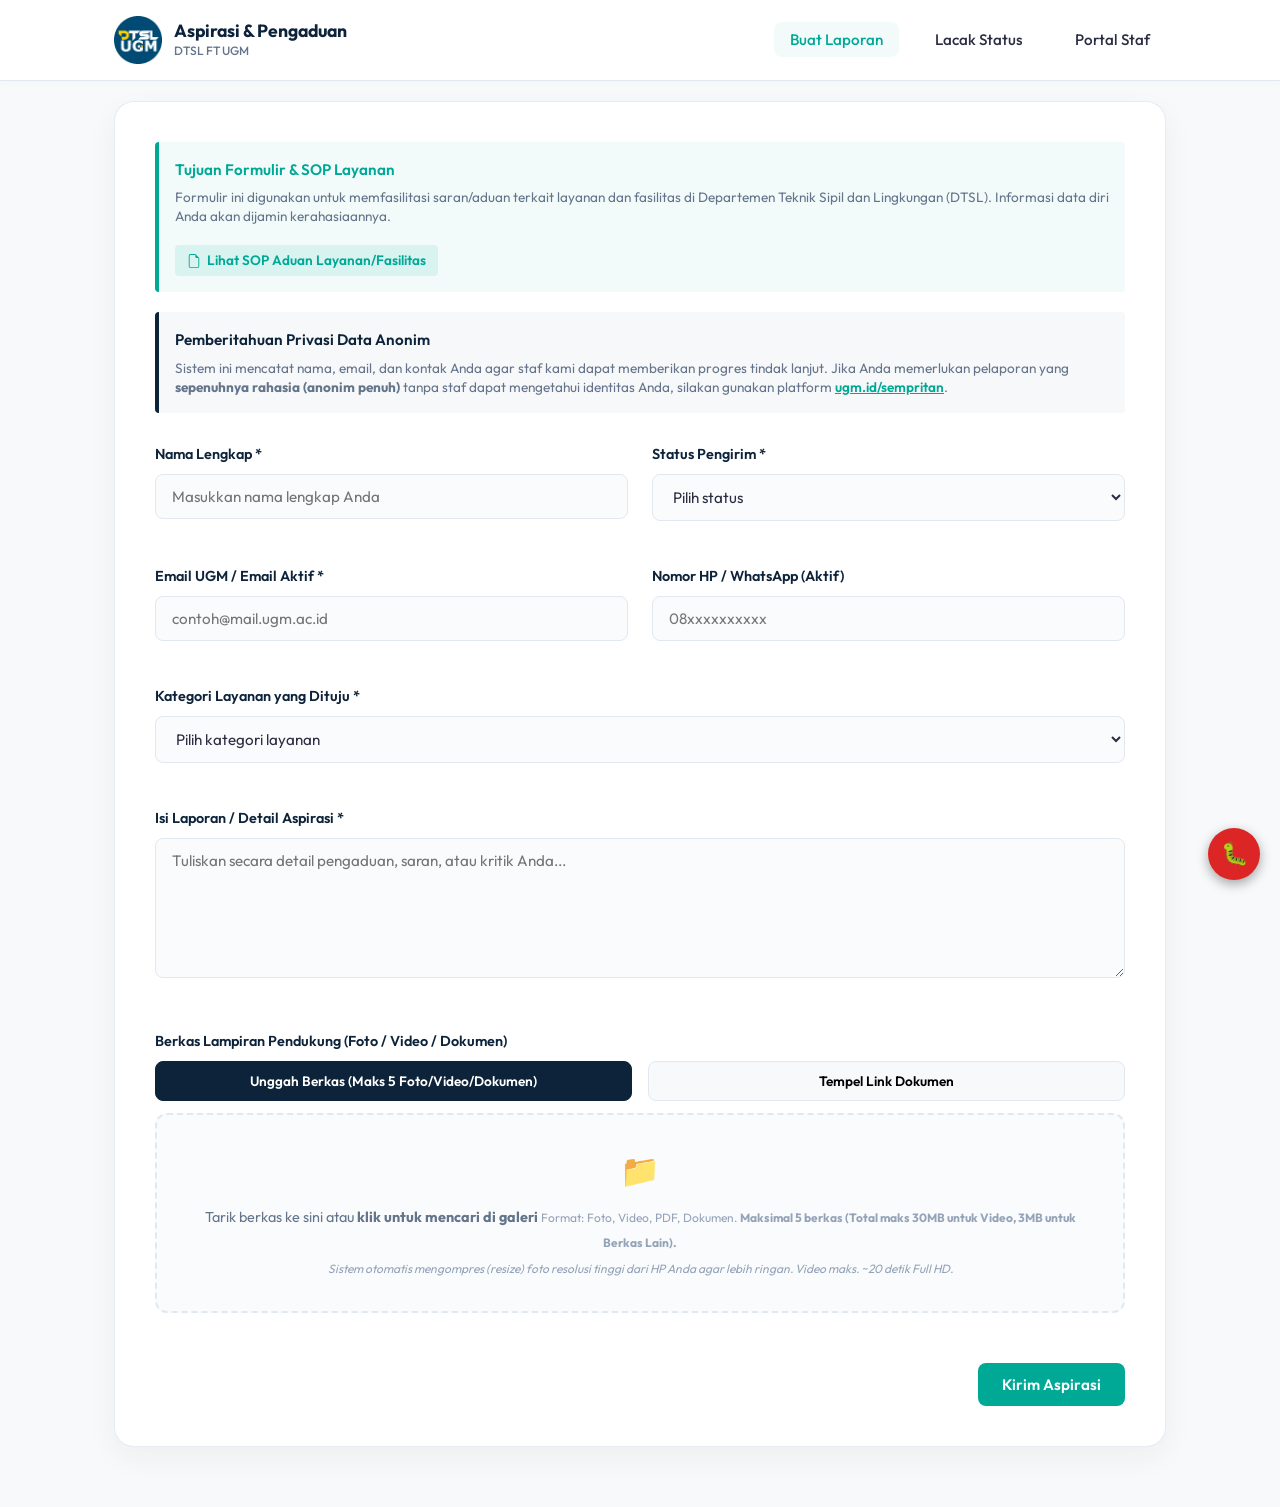
==== commit 9bc599f3: "Enhance email input and add debug panel Added a required attribute to the email input field and incl" ====
--- a/index.html
+++ b/index.html
@@ -224,6 +224,129 @@
   </div>
 
   <script src="js/app.js"></script>
+
+  <!-- ============================================================ -->
+  <!-- DEBUG PANEL (SEMENTARA) - Hapus setelah debugging selesai   -->
+  <!-- ============================================================ -->
+  <style>
+    #dbgFab {
+      position: fixed;
+      bottom: 20px;
+      right: 20px;
+      z-index: 9999;
+      background: #dc2626;
+      color: #fff;
+      border: none;
+      border-radius: 50%;
+      width: 52px;
+      height: 52px;
+      font-size: 22px;
+      cursor: pointer;
+      box-shadow: 0 4px 12px rgba(0, 0, 0, .35);
+      display: flex;
+      align-items: center;
+      justify-content: center
+    }
+
+    #dbgPanel {
+      display: none;
+      position: fixed;
+      bottom: 80px;
+      right: 12px;
+      left: 12px;
+      z-index: 9998;
+      background: #111;
+      color: #0f0;
+      font-family: monospace;
+      font-size: 11px;
+      border-radius: 10px;
+      padding: 12px;
+      max-height: 55vh;
+      overflow-y: auto;
+      box-shadow: 0 8px 24px rgba(0, 0, 0, .6)
+    }
+
+    #dbgPanel .err {
+      color: #f87171
+    }
+
+    #dbgPanel .warn {
+      color: #fbbf24
+    }
+
+    #dbgPanel .info {
+      color: #60a5fa
+    }
+
+    #dbgHeader {
+      display: flex;
+      justify-content: space-between;
+      align-items: center;
+      margin-bottom: 8px;
+      border-bottom: 1px solid #333;
+      padding-bottom: 6px
+    }
+
+    #dbgHeader span {
+      color: #ccc;
+      font-weight: bold;
+      font-size: 12px
+    }
+
+    #dbgHeader button {
+      background: #333;
+      color: #ccc;
+      border: none;
+      border-radius: 4px;
+      padding: 2px 8px;
+      cursor: pointer;
+      font-size: 11px;
+      margin-left: 6px
+    }
+  </style>
+  <button id="dbgFab" title="Debug"
+    onclick="var p=document.getElementById('dbgPanel');p.style.display=p.style.display==='block'?'none':'block'">🐛</button>
+  <div id="dbgPanel">
+    <div id="dbgHeader">
+      <span>🐛 Debug Log</span>
+      <div>
+        <button onclick="document.getElementById('dbgLog').innerHTML=''">Clear</button>
+        <button onclick="dbgTestPing()">Test API</button>
+        <button onclick="document.getElementById('dbgPanel').style.display='none'">✕</button>
+      </div>
+    </div>
+    <div id="dbgLog"></div>
+  </div>
+  <script>
+    (function () {
+      var log = document.getElementById('dbgLog');
+      function addLine(cls, args) {
+        var ts = new Date().toLocaleTimeString('id');
+        var msg = Array.from(args).map(function (a) { if (typeof a === 'object') try { return JSON.stringify(a, null, 1); } catch (e) { return String(a); } return String(a); }).join(' ');
+        var el = document.createElement('div'); el.className = cls;
+        el.textContent = '[' + ts + '] ' + msg; log.appendChild(el); log.scrollTop = log.scrollHeight;
+      }
+      var _l = console.log, _e = console.error, _w = console.warn;
+      console.log = function () { addLine('', arguments); _l.apply(console, arguments); };
+      console.error = function () { addLine('err', arguments); _e.apply(console, arguments); };
+      console.warn = function () { addLine('warn', arguments); _w.apply(console, arguments); };
+      window.onerror = function (msg, src, line, col) { addLine('err', ['[JS ERR] ' + msg + ' @' + src + ':' + line]); };
+      window.addEventListener('unhandledrejection', function (e) { addLine('err', ['[PROMISE] ' + (e.reason ? e.reason.message || e.reason : e)]); });
+      var _a = window.alert;
+      window.alert = function (msg) { addLine('warn', ['[ALERT] ' + msg]); _a.call(window, msg); };
+      addLine('info', ['Debug aktif | UA: ' + navigator.userAgent.substring(0, 60)]);
+      window.dbgTestPing = function () {
+        var url = typeof API_URL !== 'undefined' ? API_URL : '(API_URL tidak ada)';
+        addLine('info', ['GET test: ' + url.substring(0, 60) + '...']);
+        fetch(url + '?action=get_status&id=TEST&token=TEST')
+          .then(function (r) { addLine('info', ['Status: ' + r.status]); return r.text(); })
+          .then(function (t) { addLine('info', ['Body: ' + t.substring(0, 120)]); })
+          .catch(function (e) { addLine('err', ['Fetch error: ' + e.message]); });
+      };
+    })();
+  </script>
+  <!-- END DEBUG PANEL -->
+
 </body>
 
-</html>+</html>
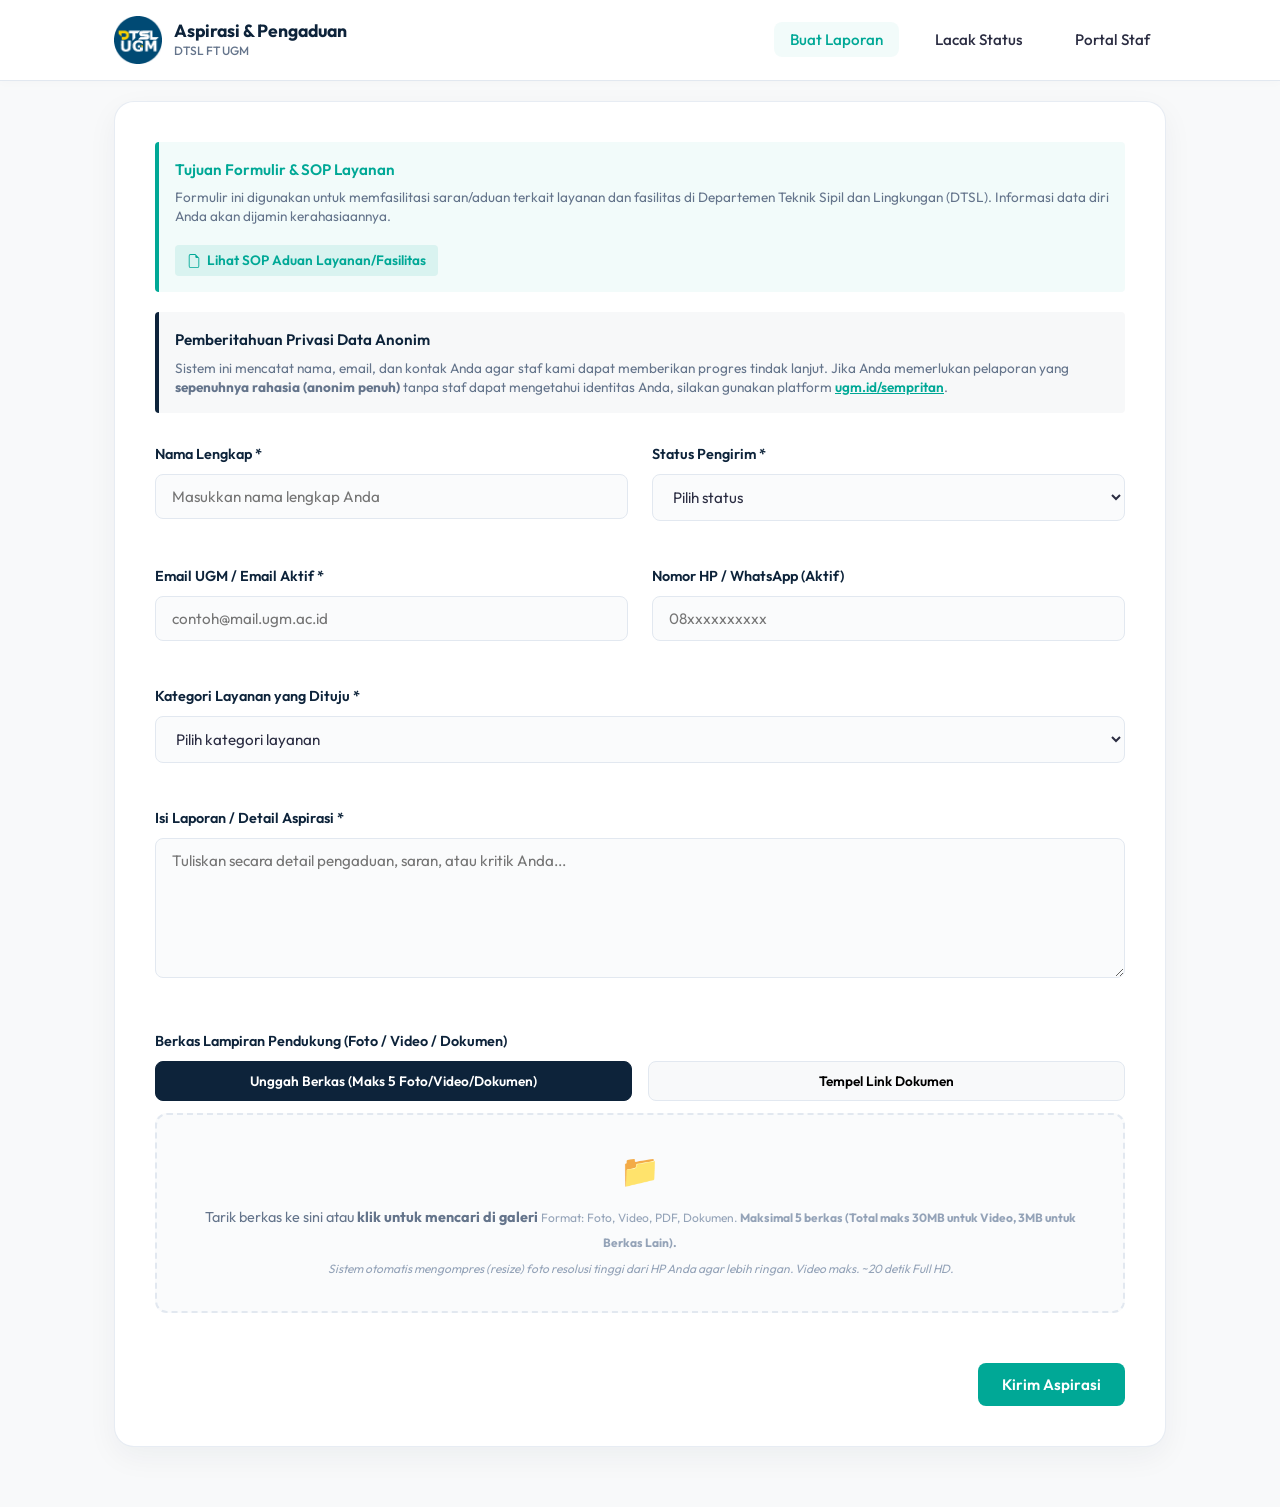
==== commit 995bbbce: "Remove debug panel from index.html Removed debug panel and associated styles/scripts from index.html" ====
--- a/index.html
+++ b/index.html
@@ -224,129 +224,6 @@
   </div>
 
   <script src="js/app.js"></script>
-
-  <!-- ============================================================ -->
-  <!-- DEBUG PANEL (SEMENTARA) - Hapus setelah debugging selesai   -->
-  <!-- ============================================================ -->
-  <style>
-    #dbgFab {
-      position: fixed;
-      bottom: 20px;
-      right: 20px;
-      z-index: 9999;
-      background: #dc2626;
-      color: #fff;
-      border: none;
-      border-radius: 50%;
-      width: 52px;
-      height: 52px;
-      font-size: 22px;
-      cursor: pointer;
-      box-shadow: 0 4px 12px rgba(0, 0, 0, .35);
-      display: flex;
-      align-items: center;
-      justify-content: center
-    }
-
-    #dbgPanel {
-      display: none;
-      position: fixed;
-      bottom: 80px;
-      right: 12px;
-      left: 12px;
-      z-index: 9998;
-      background: #111;
-      color: #0f0;
-      font-family: monospace;
-      font-size: 11px;
-      border-radius: 10px;
-      padding: 12px;
-      max-height: 55vh;
-      overflow-y: auto;
-      box-shadow: 0 8px 24px rgba(0, 0, 0, .6)
-    }
-
-    #dbgPanel .err {
-      color: #f87171
-    }
-
-    #dbgPanel .warn {
-      color: #fbbf24
-    }
-
-    #dbgPanel .info {
-      color: #60a5fa
-    }
-
-    #dbgHeader {
-      display: flex;
-      justify-content: space-between;
-      align-items: center;
-      margin-bottom: 8px;
-      border-bottom: 1px solid #333;
-      padding-bottom: 6px
-    }
-
-    #dbgHeader span {
-      color: #ccc;
-      font-weight: bold;
-      font-size: 12px
-    }
-
-    #dbgHeader button {
-      background: #333;
-      color: #ccc;
-      border: none;
-      border-radius: 4px;
-      padding: 2px 8px;
-      cursor: pointer;
-      font-size: 11px;
-      margin-left: 6px
-    }
-  </style>
-  <button id="dbgFab" title="Debug"
-    onclick="var p=document.getElementById('dbgPanel');p.style.display=p.style.display==='block'?'none':'block'">🐛</button>
-  <div id="dbgPanel">
-    <div id="dbgHeader">
-      <span>🐛 Debug Log</span>
-      <div>
-        <button onclick="document.getElementById('dbgLog').innerHTML=''">Clear</button>
-        <button onclick="dbgTestPing()">Test API</button>
-        <button onclick="document.getElementById('dbgPanel').style.display='none'">✕</button>
-      </div>
-    </div>
-    <div id="dbgLog"></div>
-  </div>
-  <script>
-    (function () {
-      var log = document.getElementById('dbgLog');
-      function addLine(cls, args) {
-        var ts = new Date().toLocaleTimeString('id');
-        var msg = Array.from(args).map(function (a) { if (typeof a === 'object') try { return JSON.stringify(a, null, 1); } catch (e) { return String(a); } return String(a); }).join(' ');
-        var el = document.createElement('div'); el.className = cls;
-        el.textContent = '[' + ts + '] ' + msg; log.appendChild(el); log.scrollTop = log.scrollHeight;
-      }
-      var _l = console.log, _e = console.error, _w = console.warn;
-      console.log = function () { addLine('', arguments); _l.apply(console, arguments); };
-      console.error = function () { addLine('err', arguments); _e.apply(console, arguments); };
-      console.warn = function () { addLine('warn', arguments); _w.apply(console, arguments); };
-      window.onerror = function (msg, src, line, col) { addLine('err', ['[JS ERR] ' + msg + ' @' + src + ':' + line]); };
-      window.addEventListener('unhandledrejection', function (e) { addLine('err', ['[PROMISE] ' + (e.reason ? e.reason.message || e.reason : e)]); });
-      var _a = window.alert;
-      window.alert = function (msg) { addLine('warn', ['[ALERT] ' + msg]); _a.call(window, msg); };
-      addLine('info', ['Debug aktif | UA: ' + navigator.userAgent.substring(0, 60)]);
-      window.dbgTestPing = function () {
-        var url = typeof API_URL !== 'undefined' ? API_URL : '(API_URL tidak ada)';
-        addLine('info', ['GET test: ' + url.substring(0, 60) + '...']);
-        fetch(url + '?action=get_status&id=TEST&token=TEST')
-          .then(function (r) { addLine('info', ['Status: ' + r.status]); return r.text(); })
-          .then(function (t) { addLine('info', ['Body: ' + t.substring(0, 120)]); })
-          .catch(function (e) { addLine('err', ['Fetch error: ' + e.message]); });
-      };
-    })();
-  </script>
-  <!-- END DEBUG PANEL -->
-
 </body>
 
 </html>
